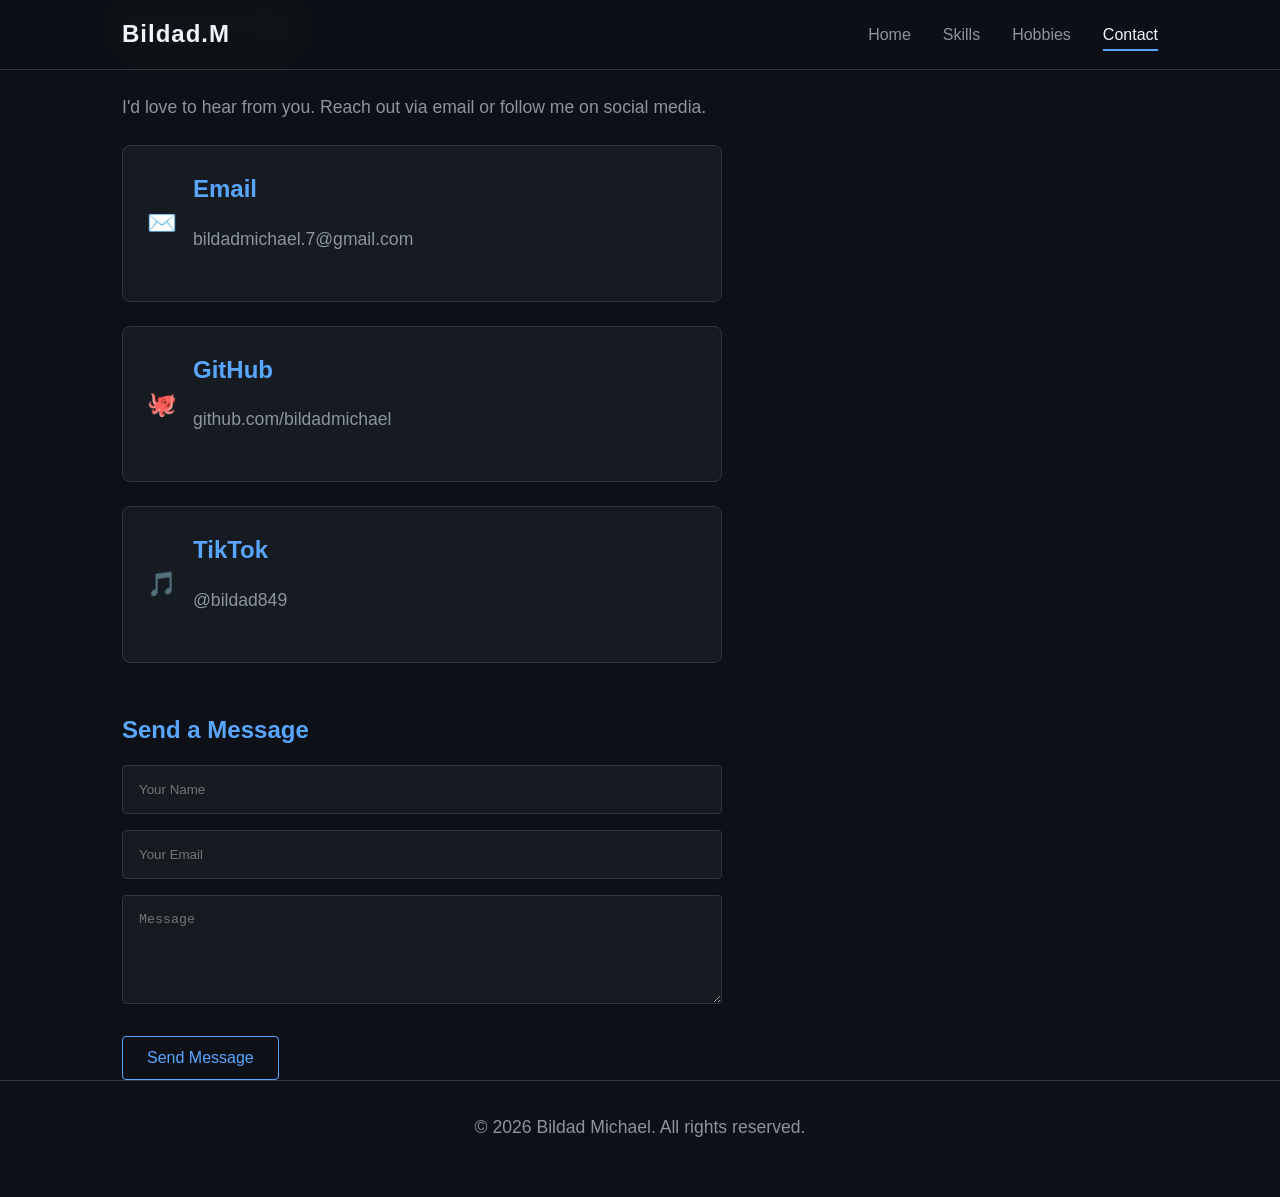
==== contact.html @ ea68a0e0 "Initial commit" ====
<!DOCTYPE html>
<html lang="en">

<head>
    <meta charset="UTF-8">
    <meta name="viewport" content="width=device-width, initial-scale=1.0">
    <title>Contact | Bildad Michael</title>
    <link rel="stylesheet" href="styles.css">
</head>

<body>
    <header>
        <div class="container">
            <nav>
                <div class="logo">Bildad.M</div>
                <ul class="nav-links">
                    <li><a href="index.html">Home</a></li>
                    <li><a href="skills.html">Skills</a></li>
                    <li><a href="hobbies.html">Hobbies</a></li>
                    <li><a href="contact.html" class="active">Contact</a></li>
                </ul>
            </nav>
        </div>
    </header>

    <main class="container">
        <section>
            <h2>Contact Me</h2>
            <p>I'd love to hear from you. Reach out via email or follow me on social media.</p>

            <div class="contact-links">
                <a href="mailto:bildadmichael.7@gmail.com" class="contact-item">
                    <span style="font-size: 1.5rem">✉️</span>
                    <div>
                        <h3>Email</h3>
                        <p>bildadmichael.7@gmail.com</p>
                    </div>
                </a>

                <a href="https://github.com/bildadmichael" target="_blank" class="contact-item">
                    <span style="font-size: 1.5rem">🐙</span>
                    <div>
                        <h3>GitHub</h3>
                        <p>github.com/bildadmichael</p>
                    </div>
                </a>

                <a href="https://tiktok.com/@bildad849" target="_blank" class="contact-item">
                    <span style="font-size: 1.5rem">🎵</span>
                    <div>
                        <h3>TikTok</h3>
                        <p>@bildad849</p>
                    </div>
                </a>
            </div>

            <div style="margin-top: 3rem;">
                <h3>Send a Message</h3>
                <!-- Simple visual form styling, no backend functionality required by prompt but good for UI -->
                <form style="display: grid; gap: 1rem; max-width: 600px; margin-top: 1rem;"
                    onsubmit="event.preventDefault(); alert('This is a demo form!');">
                    <input type="text" placeholder="Your Name"
                        style="padding: 1rem; background: var(--card-bg); border: 1px solid var(--border); color: white; border-radius: 4px;">
                    <input type="email" placeholder="Your Email"
                        style="padding: 1rem; background: var(--card-bg); border: 1px solid var(--border); color: white; border-radius: 4px;">
                    <textarea placeholder="Message" rows="5"
                        style="padding: 1rem; background: var(--card-bg); border: 1px solid var(--border); color: white; border-radius: 4px;"></textarea>
                    <button type="submit" class="btn" style="width: fit-content;">Send Message</button>
                </form>
            </div>
        </section>
    </main>

    <footer>
        <div class="container">
            <p>&copy; 2026 Bildad Michael. All rights reserved.</p>
        </div>
    </footer>
</body>

</html>
---- styles.css ----
:root {
    --bg-color: #0d1117;
    --card-bg: #161b22;
    --text-primary: #f0f6fc;
    --text-secondary: #8b949e;
    --accent: #58a6ff;
    --accent-hover: #1f6feb;
    --border: #30363d;
    --font-main: 'Segoe UI', Roboto, Helvetica, Arial, sans-serif;
    --nav-height: 70px;
    --max-width: 1100px;
}

* {
    margin: 0;
    padding: 0;
    box-sizing: border-box;
}

body {
    font-family: var(--font-main);
    background-color: var(--bg-color);
    color: var(--text-primary);
    line-height: 1.6;
    display: flex;
    flex-direction: column;
    min-height: 100vh;
}

/* Typography */
h1,
h2,
h3 {
    color: var(--text-primary);
    margin-bottom: 1rem;
    font-weight: 700;
}

h1 {
    font-size: 2.5rem;
}

h2 {
    font-size: 2rem;
    border-bottom: 2px solid var(--border);
    padding-bottom: 0.5rem;
    display: inline-block;
    margin-bottom: 2rem;
}

h3 {
    font-size: 1.5rem;
    color: var(--accent);
}

p {
    color: var(--text-secondary);
    margin-bottom: 1.5rem;
    font-size: 1.1rem;
}

a {
    text-decoration: none;
    color: var(--accent);
    transition: color 0.3s ease;
}

a:hover {
    color: var(--accent-hover);
}

/* Layout */
.container {
    max-width: var(--max-width);
    margin: 0 auto;
    padding: 0 2rem;
    width: 100%;
}

main {
    flex: 1;
    padding-top: calc(var(--nav-height) + 2rem);
    padding-bottom: 4rem;
}

/* Navigation */
header {
    height: var(--nav-height);
    background-color: rgba(13, 17, 23, 0.95);
    backdrop-filter: blur(10px);
    border-bottom: 1px solid var(--border);
    position: fixed;
    width: 100%;
    top: 0;
    z-index: 1000;
    display: flex;
    align-items: center;
}

nav {
    display: flex;
    justify-content: space-between;
    align-items: center;
    width: 100%;
}

.logo {
    font-size: 1.5rem;
    font-weight: bold;
    color: var(--text-primary);
    letter-spacing: 1px;
}

.nav-links {
    list-style: none;
    display: flex;
    gap: 2rem;
}

.nav-links a {
    color: var(--text-secondary);
    font-weight: 500;
    padding: 0.5rem 0;
    position: relative;
}

.nav-links a:hover,
.nav-links a.active {
    color: var(--text-primary);
}

.nav-links a::after {
    content: '';
    position: absolute;
    width: 0;
    height: 2px;
    bottom: 0;
    left: 0;
    background-color: var(--accent);
    transition: width 0.3s ease;
}

.nav-links a:hover::after,
.nav-links a.active::after {
    width: 100%;
}

/* Hero Section */
.hero {
    min-height: 60vh;
    display: flex;
    flex-direction: column;
    justify-content: center;
    align-items: flex-start;
    animation: fadeIn 1s ease-in;
}

.hero p.highlight {
    color: var(--accent);
    font-family: monospace;
    margin-bottom: 1rem;
    font-size: 1.2rem;
}

.hero h1 {
    font-size: 4rem;
    line-height: 1.1;
    margin-bottom: 1rem;
}

.hero h2 {
    font-size: 3rem;
    color: var(--text-secondary);
    border: none;
    margin-bottom: 1.5rem;
}

.hero-bio {
    max-width: 600px;
}

.btn {
    display: inline-block;
    background-color: transparent;
    border: 1px solid var(--accent);
    color: var(--accent);
    padding: 0.75rem 1.5rem;
    border-radius: 4px;
    font-size: 1rem;
    cursor: pointer;
    margin-top: 1rem;
    transition: all 0.3s ease;
}

.btn:hover {
    background-color: rgba(88, 166, 255, 0.1);
}

/* Cards (Skills & Hobbies) */
.grid {
    display: grid;
    grid-template-columns: repeat(auto-fit, minmax(280px, 1fr));
    gap: 2rem;
    margin-top: 2rem;
}

.card {
    background-color: var(--card-bg);
    border: 1px solid var(--border);
    border-radius: 8px;
    padding: 2rem;
    transition: transform 0.3s ease, box-shadow 0.3s ease;
}

.card:hover {
    transform: translateY(-5px);
    box-shadow: 0 10px 30px rgba(0, 0, 0, 0.5);
    border-color: var(--accent);
}

.card-icon {
    font-size: 2.5rem;
    margin-bottom: 1rem;
    color: var(--accent);
}

.progress-bar {
    background-color: var(--border);
    height: 10px;
    border-radius: 5px;
    margin-top: 1rem;
    overflow: hidden;
}

.progress {
    height: 100%;
    background-color: var(--accent);
    width: 0;
    /* Animated inline */
    transition: width 1s ease-in-out;
}

/* Contact Page */
.contact-links {
    display: flex;
    flex-direction: column;
    gap: 1.5rem;
    max-width: 600px;
}

.contact-item {
    display: flex;
    align-items: center;
    gap: 1rem;
    background-color: var(--card-bg);
    padding: 1.5rem;
    border-radius: 8px;
    border: 1px solid var(--border);
    transition: 0.3s;
}

.contact-item:hover {
    border-color: var(--accent);
    background-color: rgba(22, 27, 34, 0.8);
}

/* Footer */
footer {
    text-align: center;
    padding: 2rem 0;
    color: var(--text-secondary);
    font-size: 0.9rem;
    margin-top: auto;
    border-top: 1px solid var(--border);
}

/* Animations */
@keyframes fadeIn {
    from {
        opacity: 0;
        transform: translateY(20px);
    }

    to {
        opacity: 1;
        transform: translateY(0);
    }
}

/* Mobile Responsiveness */
@media (max-width: 768px) hero h1 {
    font-size: 2.5rem;
}


hero h2 {
    font-size: 1.8rem;
}

nav-links {
    display: none;
    /* Simple hiding for now, implies mobile nav needed or just simple stacking */
}

/* Intro Overlay */
#intro-overlay {
    position: fixed;
    top: 0;
    left: 0;
    width: 100%;
    height: 100%;
    background-color: #000;
    z-index: 9999;
    display: flex;
    justify-content: center;
    align-items: center;
    overflow: hidden;
    transition: opacity 0.5s ease;
}

#intro-overlay.hidden {
    opacity: 0;
    pointer-events: none;
}

#binary-canvas {
    position: absolute;
    top: 0;
    left: 0;
    width: 100%;
    height: 100%;
    z-index: 1;
}

.warning-container {
    position: relative;
    z-index: 2;
    text-align: center;
    background: rgba(0, 0, 0, 0.7);
    padding: 2rem;
    border: 2px solid #f00;
    box-shadow: 0 0 20px #f00, inset 0 0 20px #f00;
    clip-path: polygon(10% 0, 100% 0%, 100% 80%, 90% 100%, 0% 100%, 0% 20%);
    animation: zoomIn 4s cubic-bezier(0.25, 1, 0.5, 1) forwards;
}

.warning-text {
    font-size: 5rem;
    color: #f00;
    font-family: 'Courier New', monospace;
    font-weight: bold;
    text-shadow: 0 0 10px #f00, 0 0 20px #f00, 0 0 40px #f00;
    margin: 0;
    opacity: 0;
    /* JS will trigger opacity transition if not handled by keyframes */
    animation: flash 0.5s infinite alternate;
}

.warning-sub {
    color: #fff;
    font-family: monospace;
    font-size: 1.5rem;
    letter-spacing: 5px;
    margin-top: 10px;
}

/* Animations */
@keyframes zoomIn {
    0% {
        transform: scale(0.8);
        opacity: 0;
    }

    20% {
        opacity: 1;
    }

    100% {
        transform: scale(1.2);
        opacity: 1;
    }
}

@keyframes flash {
    0% {
        text-shadow: 0 0 10px #f00;
    }

    100% {
        text-shadow: 0 0 30px #f00, 0 0 60px #f00;
    }
}

/* Glitch Effect Classes */
.glitch-active {
    animation: glitch-anim 0.2s infinite;
    filter: invert(1);
}

@keyframes glitch-anim {
    0% {
        transform: translate(0);
    }

    20% {
        transform: translate(-5px, 5px);
    }

    40% {
        transform: translate(-5px, -5px);
    }

    60% {
        transform: translate(5px, 5px);
    }

    80% {
        transform: translate(5px, -5px);
    }

    100% {
        transform: translate(0);
    }
}

/* Mobile responsive adjustments for intro */
@media (max-width: 768px) {
    .warning-text {
        font-size: 3rem;
    }

    .warning-sub {
        font-size: 1rem;
    }
}
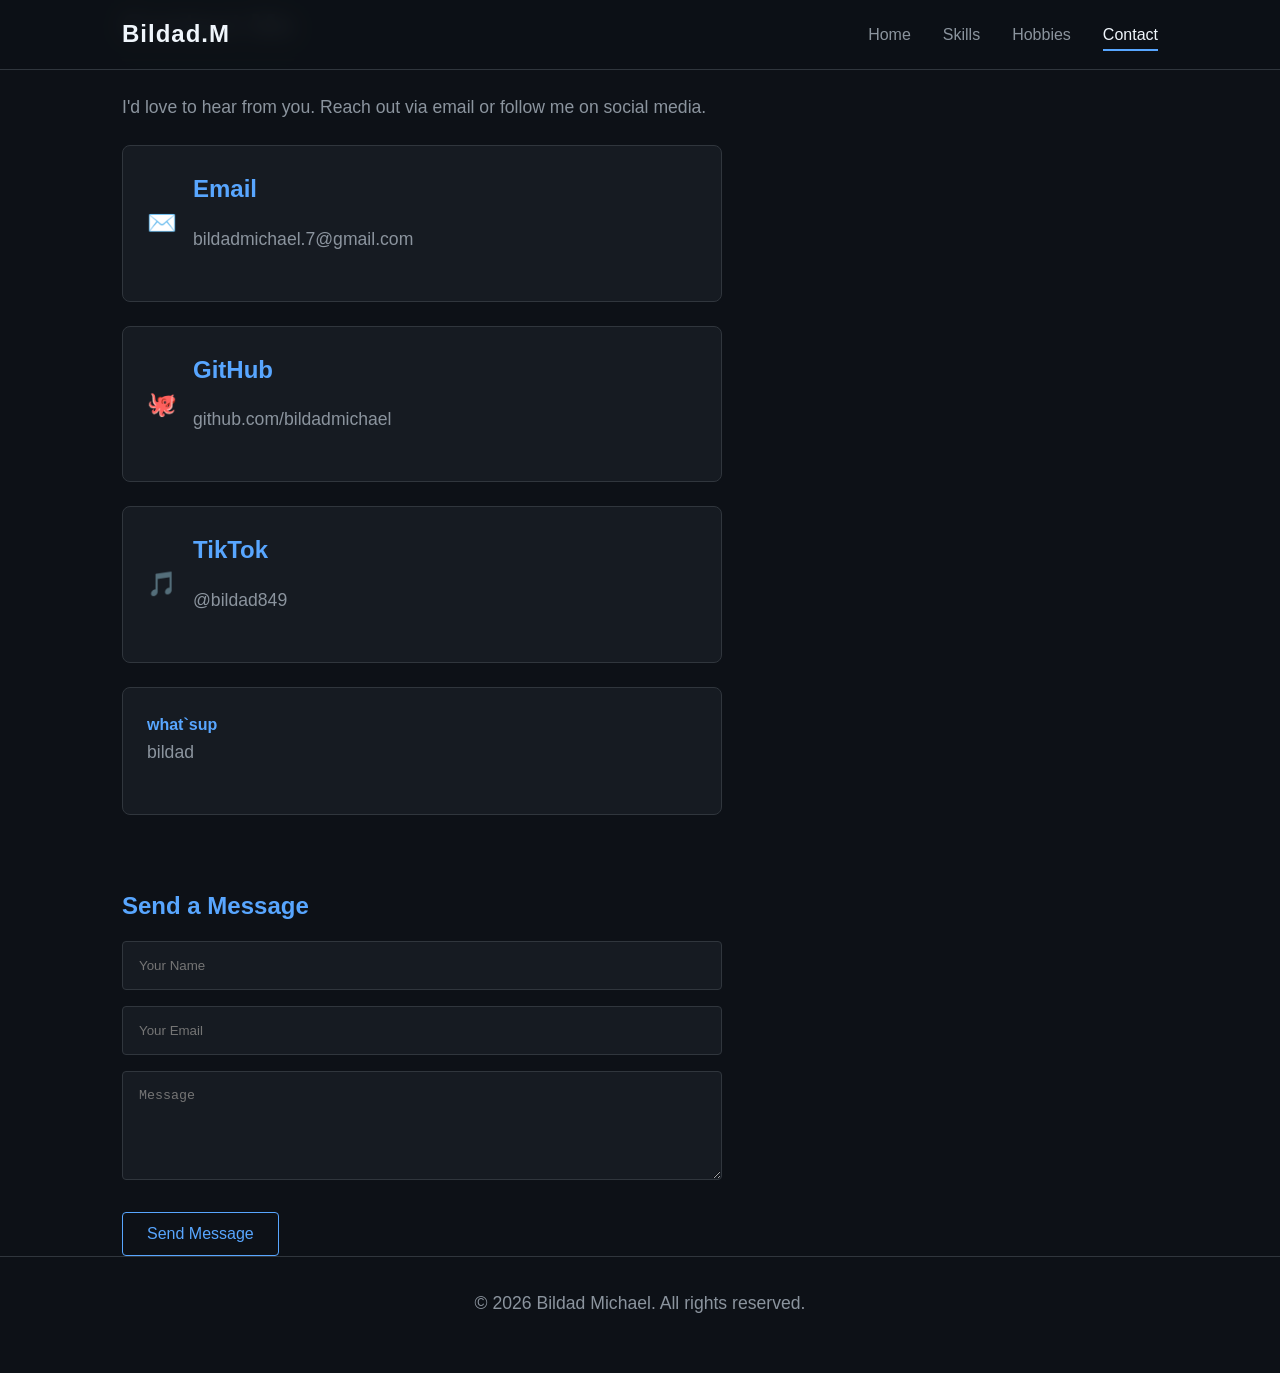
==== commit 6a29e749: "Update contact.html" ====
--- a/contact.html
+++ b/contact.html
@@ -52,8 +52,14 @@
                         <p>@bildad849</p>
                     </div>
                 </a>
-            </div>
-
+                    
+                <a href="https://what`sup.com/bildad" target="_blank" class="contact-item">
+                   <div>
+                        <h4>what`sup</h4>
+                         <p>bildad</p>
+                   </div>
+                </a>
+                
             <div style="margin-top: 3rem;">
                 <h3>Send a Message</h3>
                 <!-- Simple visual form styling, no backend functionality required by prompt but good for UI -->
@@ -78,4 +84,4 @@
     </footer>
 </body>
 
-</html>+</html>
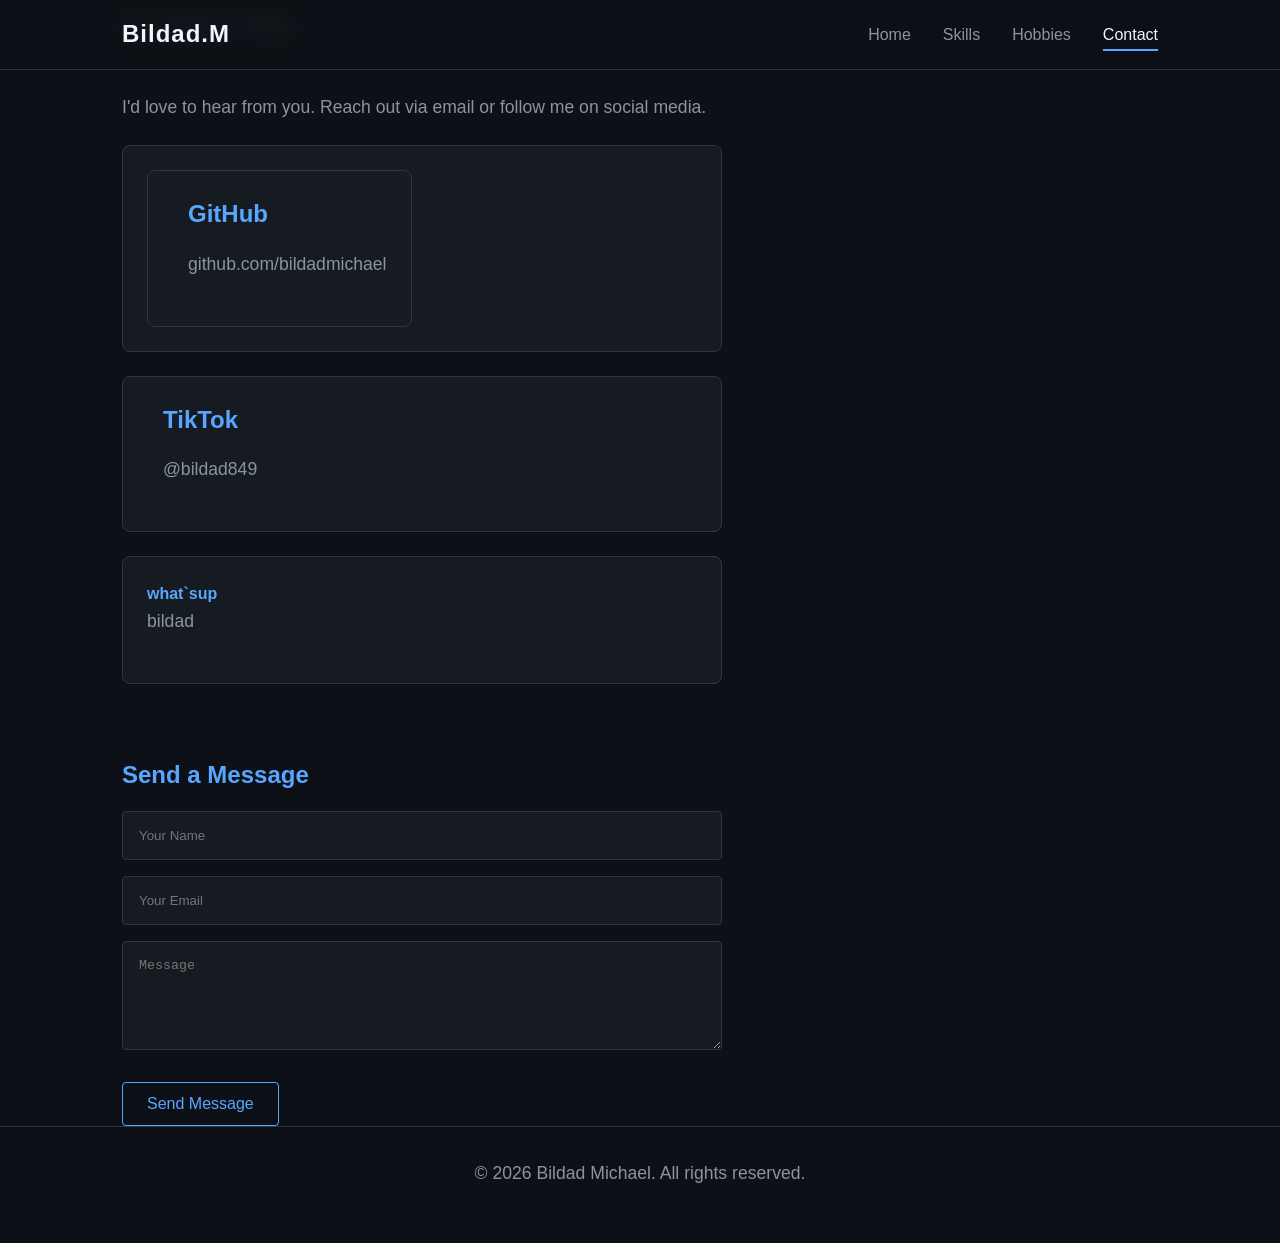
==== commit c5bc2965: "Update contact.html" ====
--- a/contact.html
+++ b/contact.html
@@ -30,7 +30,7 @@
 
             <div class="contact-links">
                 <a href="mailto:bildadmichael.7@gmail.com" class="contact-item">
-                    <span style="font-size: 1.5rem">✉️</span>
+                    <span style="font-size: 1.5rem</span>
                     <div>
                         <h3>Email</h3>
                         <p>bildadmichael.7@gmail.com</p>
@@ -38,7 +38,7 @@
                 </a>
 
                 <a href="https://github.com/bildadmichael" target="_blank" class="contact-item">
-                    <span style="font-size: 1.5rem">🐙</span>
+                    <span style="font-size: 1.5rem"></span>
                     <div>
                         <h3>GitHub</h3>
                         <p>github.com/bildadmichael</p>
@@ -46,7 +46,7 @@
                 </a>
 
                 <a href="https://tiktok.com/@bildad849" target="_blank" class="contact-item">
-                    <span style="font-size: 1.5rem">🎵</span>
+                    <span style="font-size: 1.5rem"></span>
                     <div>
                         <h3>TikTok</h3>
                         <p>@bildad849</p>
